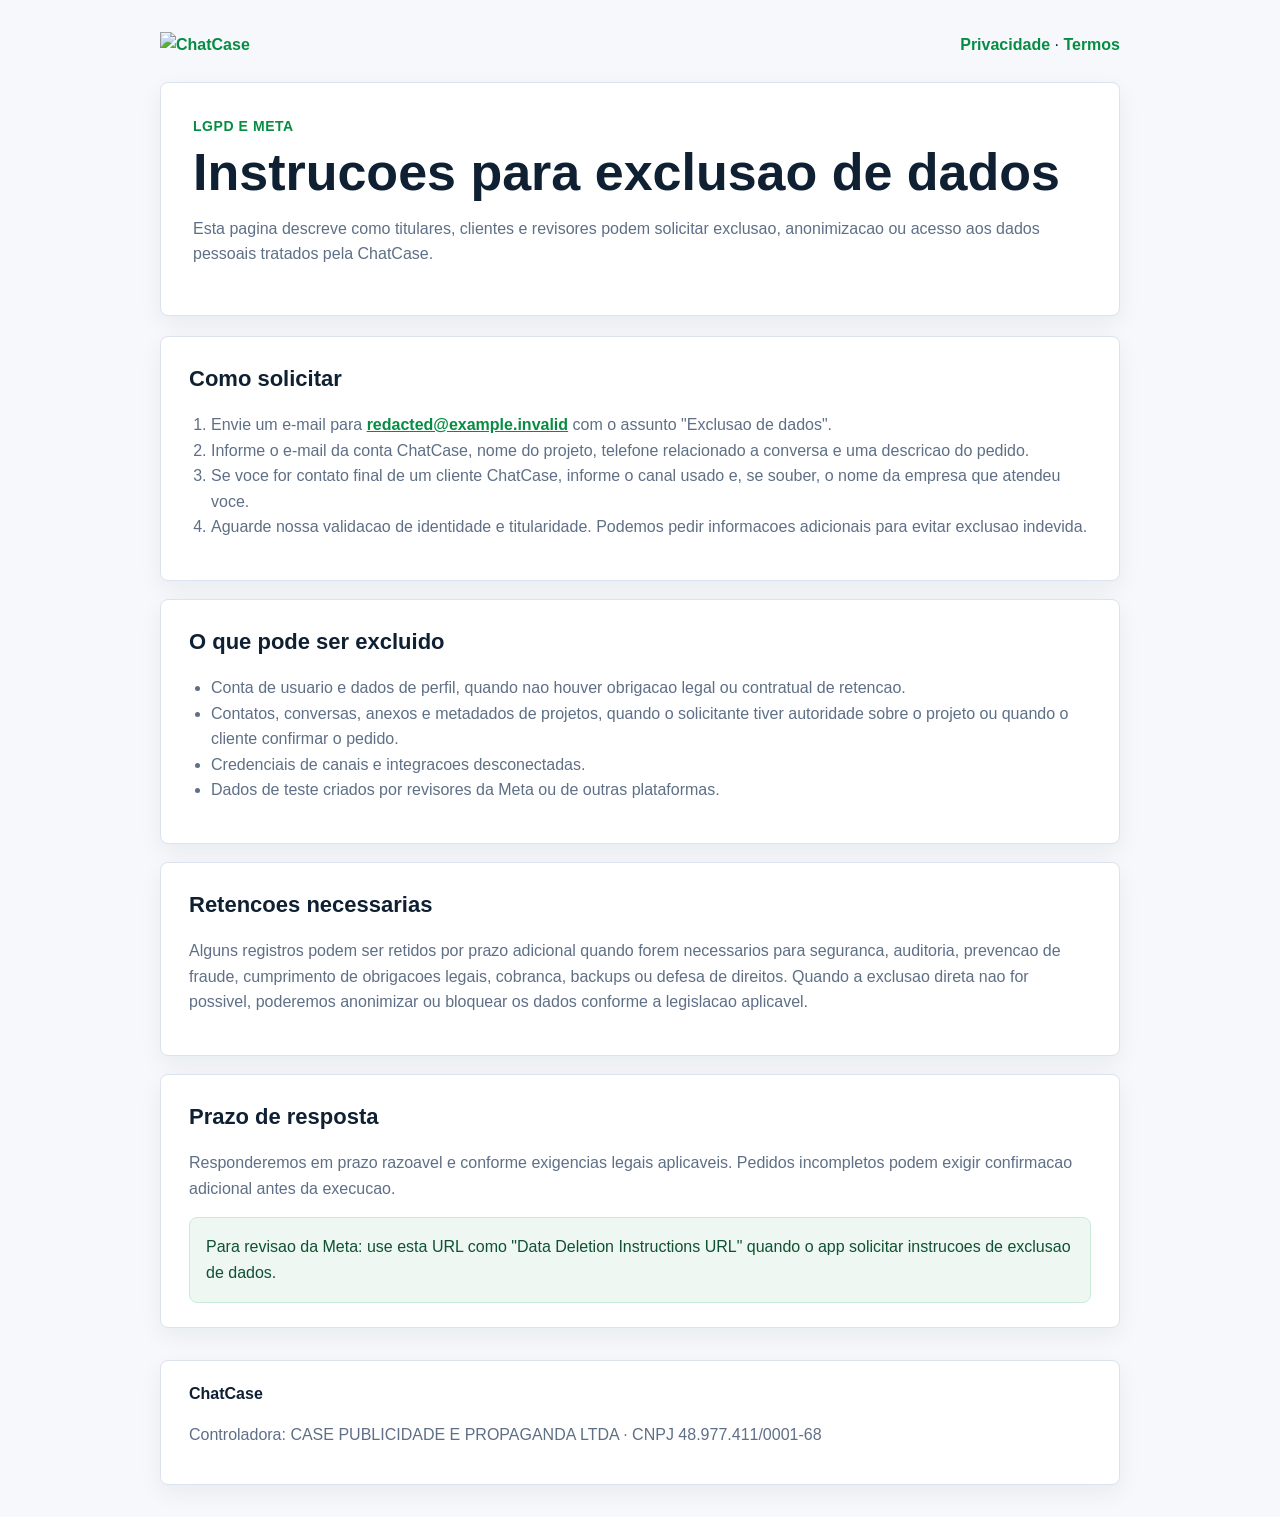
==== public/legal/data-deletion/index.html @ cd0560a7 "chore(deploy): add legal pages and production validation" ====
<!doctype html>
<html lang="pt-BR">
  <head>
    <meta charset="utf-8">
    <meta name="viewport" content="width=device-width, initial-scale=1">
    <title>Exclusao de Dados | ChatCase</title>
    <meta name="description" content="Instrucoes para solicitar exclusao de dados pessoais tratados pela ChatCase.">
    <link rel="canonical" href="https://app.chatcase.com.br/data-deletion">
    <link rel="icon" href="/dashboard/assets/img/logos/favicon.ico">
    <style>
      :root {
        color-scheme: light;
        --bg: #f6f8fb;
        --panel: #ffffff;
        --text: #102033;
        --muted: #5e6f86;
        --line: #dbe3ee;
        --brand: #02d05c;
        --brand-dark: #078d43;
      }

      * {
        box-sizing: border-box;
      }

      body {
        margin: 0;
        background: var(--bg);
        color: var(--text);
        font-family: Arial, Helvetica, sans-serif;
        line-height: 1.6;
      }

      header,
      main,
      footer {
        width: min(960px, calc(100% - 32px));
        margin: 0 auto;
      }

      header {
        padding: 32px 0 20px;
      }

      nav {
        display: flex;
        gap: 16px;
        align-items: center;
        justify-content: space-between;
        padding-bottom: 24px;
      }

      nav img {
        height: 40px;
      }

      nav a {
        color: var(--brand-dark);
        font-weight: 700;
        text-decoration: none;
      }

      .hero,
      section,
      footer {
        background: var(--panel);
        border: 1px solid var(--line);
        border-radius: 8px;
        box-shadow: 0 8px 24px rgba(15, 31, 51, 0.06);
      }

      .hero {
        padding: 32px;
      }

      .eyebrow {
        color: var(--brand-dark);
        font-size: 14px;
        font-weight: 700;
        letter-spacing: 0.04em;
        margin: 0 0 8px;
        text-transform: uppercase;
      }

      h1 {
        font-size: clamp(32px, 6vw, 52px);
        line-height: 1.05;
        margin: 0 0 16px;
      }

      h2 {
        font-size: 22px;
        margin: 0 0 12px;
      }

      p,
      li {
        color: var(--muted);
      }

      strong {
        color: var(--text);
      }

      main {
        display: grid;
        gap: 18px;
        padding: 0 0 32px;
      }

      section {
        padding: 24px 28px;
      }

      ol,
      ul {
        padding-left: 22px;
      }

      .box {
        background: #eef7f2;
        border: 1px solid #c8ecd9;
        border-radius: 8px;
        color: #0f5132;
        padding: 16px;
      }

      footer {
        margin-bottom: 32px;
        padding: 20px 28px;
      }

      footer a,
      section a {
        color: var(--brand-dark);
        font-weight: 700;
      }

      @media (max-width: 640px) {
        nav {
          align-items: flex-start;
          flex-direction: column;
        }

        .hero,
        section,
        footer {
          padding: 22px;
        }
      }
    </style>
  </head>
  <body>
    <header>
      <nav aria-label="Navegacao principal">
        <a href="/dashboard/">
          <img src="/dashboard/assets/img/logos/chatcase-logo.svg" alt="ChatCase">
        </a>
        <div>
          <a href="/privacy">Privacidade</a>
          <span aria-hidden="true"> · </span>
          <a href="/terms">Termos</a>
        </div>
      </nav>
      <div class="hero">
        <p class="eyebrow">LGPD e Meta</p>
        <h1>Instrucoes para exclusao de dados</h1>
        <p>
          Esta pagina descreve como titulares, clientes e revisores podem solicitar exclusao, anonimizacao ou acesso aos dados pessoais tratados
          pela ChatCase.
        </p>
      </div>
    </header>

    <main>
      <section>
        <h2>Como solicitar</h2>
        <ol>
          <li>Envie um e-mail para <a href="mailto:redacted@example.invalid">redacted@example.invalid</a> com o assunto "Exclusao de dados".</li>
          <li>Informe o e-mail da conta ChatCase, nome do projeto, telefone relacionado a conversa e uma descricao do pedido.</li>
          <li>Se voce for contato final de um cliente ChatCase, informe o canal usado e, se souber, o nome da empresa que atendeu voce.</li>
          <li>Aguarde nossa validacao de identidade e titularidade. Podemos pedir informacoes adicionais para evitar exclusao indevida.</li>
        </ol>
      </section>

      <section>
        <h2>O que pode ser excluido</h2>
        <ul>
          <li>Conta de usuario e dados de perfil, quando nao houver obrigacao legal ou contratual de retencao.</li>
          <li>Contatos, conversas, anexos e metadados de projetos, quando o solicitante tiver autoridade sobre o projeto ou quando o cliente confirmar o pedido.</li>
          <li>Credenciais de canais e integracoes desconectadas.</li>
          <li>Dados de teste criados por revisores da Meta ou de outras plataformas.</li>
        </ul>
      </section>

      <section>
        <h2>Retencoes necessarias</h2>
        <p>
          Alguns registros podem ser retidos por prazo adicional quando forem necessarios para seguranca, auditoria, prevencao de fraude, cumprimento
          de obrigacoes legais, cobranca, backups ou defesa de direitos. Quando a exclusao direta nao for possivel, poderemos anonimizar ou bloquear
          os dados conforme a legislacao aplicavel.
        </p>
      </section>

      <section>
        <h2>Prazo de resposta</h2>
        <p>
          Responderemos em prazo razoavel e conforme exigencias legais aplicaveis. Pedidos incompletos podem exigir confirmacao adicional antes da
          execucao.
        </p>
        <div class="box">
          Para revisao da Meta: use esta URL como "Data Deletion Instructions URL" quando o app solicitar instrucoes de exclusao de dados.
        </div>
      </section>
    </main>

    <footer>
      <strong>ChatCase</strong>
      <p>Controladora: CASE PUBLICIDADE E PROPAGANDA LTDA · CNPJ 48.977.411/0001-68</p>
    </footer>
  </body>
</html>
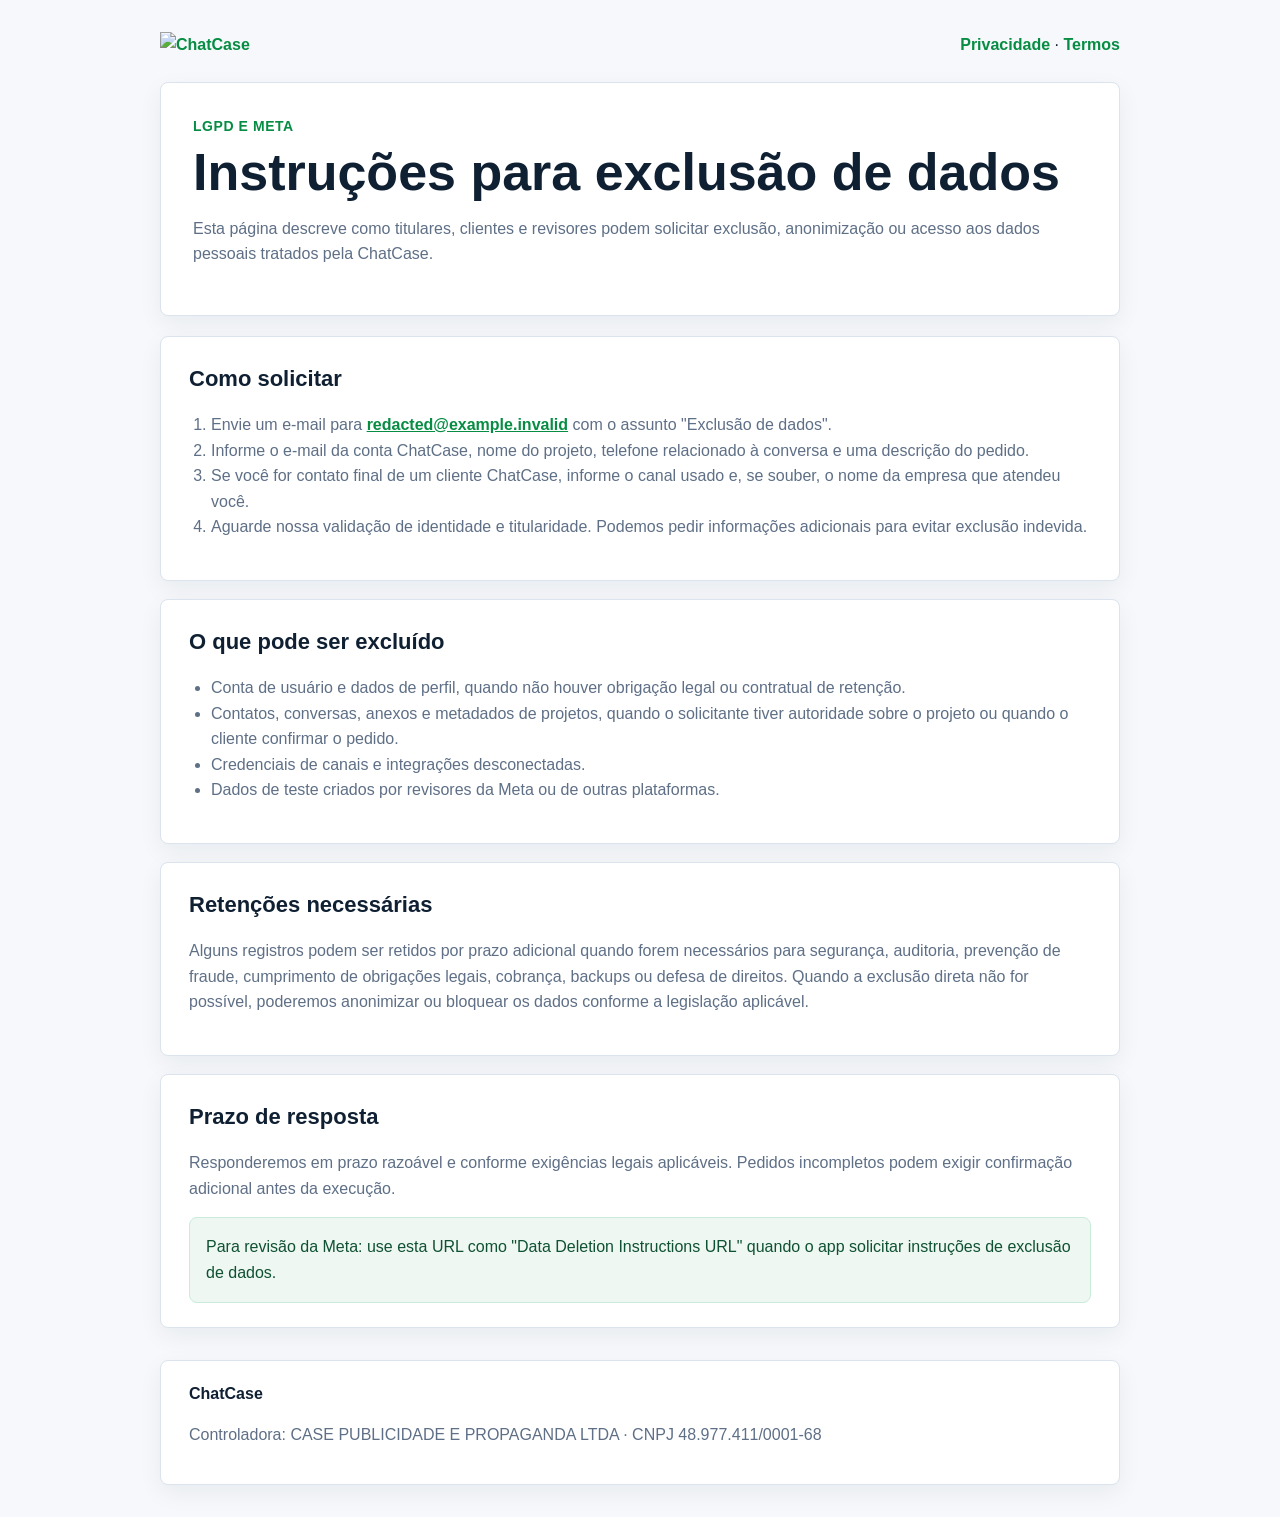
==== commit d25d1e17: "fix: use relative widget URLs in dev compose" ====
--- a/public/legal/data-deletion/index.html
+++ b/public/legal/data-deletion/index.html
@@ -3,8 +3,8 @@
   <head>
     <meta charset="utf-8">
     <meta name="viewport" content="width=device-width, initial-scale=1">
-    <title>Exclusao de Dados | ChatCase</title>
-    <meta name="description" content="Instrucoes para solicitar exclusao de dados pessoais tratados pela ChatCase.">
+    <title>Exclusão de Dados | ChatCase</title>
+    <meta name="description" content="Instruções para solicitar exclusão de dados pessoais tratados pela ChatCase.">
     <link rel="canonical" href="https://app.chatcase.com.br/data-deletion">
     <link rel="icon" href="/dashboard/assets/img/logos/favicon.ico">
     <style>
@@ -152,7 +152,7 @@
   </head>
   <body>
     <header>
-      <nav aria-label="Navegacao principal">
+      <nav aria-label="Navegação principal">
         <a href="/dashboard/">
           <img src="/dashboard/assets/img/logos/chatcase-logo.svg" alt="ChatCase">
         </a>
@@ -164,9 +164,9 @@
       </nav>
       <div class="hero">
         <p class="eyebrow">LGPD e Meta</p>
-        <h1>Instrucoes para exclusao de dados</h1>
+        <h1>Instruções para exclusão de dados</h1>
         <p>
-          Esta pagina descreve como titulares, clientes e revisores podem solicitar exclusao, anonimizacao ou acesso aos dados pessoais tratados
+          Esta página descreve como titulares, clientes e revisores podem solicitar exclusão, anonimização ou acesso aos dados pessoais tratados
           pela ChatCase.
         </p>
       </div>
@@ -176,40 +176,40 @@
       <section>
         <h2>Como solicitar</h2>
         <ol>
-          <li>Envie um e-mail para <a href="mailto:redacted@example.invalid">redacted@example.invalid</a> com o assunto "Exclusao de dados".</li>
-          <li>Informe o e-mail da conta ChatCase, nome do projeto, telefone relacionado a conversa e uma descricao do pedido.</li>
-          <li>Se voce for contato final de um cliente ChatCase, informe o canal usado e, se souber, o nome da empresa que atendeu voce.</li>
-          <li>Aguarde nossa validacao de identidade e titularidade. Podemos pedir informacoes adicionais para evitar exclusao indevida.</li>
+          <li>Envie um e-mail para <a href="mailto:redacted@example.invalid">redacted@example.invalid</a> com o assunto "Exclusão de dados".</li>
+          <li>Informe o e-mail da conta ChatCase, nome do projeto, telefone relacionado à conversa e uma descrição do pedido.</li>
+          <li>Se você for contato final de um cliente ChatCase, informe o canal usado e, se souber, o nome da empresa que atendeu você.</li>
+          <li>Aguarde nossa validação de identidade e titularidade. Podemos pedir informações adicionais para evitar exclusão indevida.</li>
         </ol>
       </section>
 
       <section>
-        <h2>O que pode ser excluido</h2>
+        <h2>O que pode ser excluído</h2>
         <ul>
-          <li>Conta de usuario e dados de perfil, quando nao houver obrigacao legal ou contratual de retencao.</li>
+          <li>Conta de usuário e dados de perfil, quando não houver obrigação legal ou contratual de retenção.</li>
           <li>Contatos, conversas, anexos e metadados de projetos, quando o solicitante tiver autoridade sobre o projeto ou quando o cliente confirmar o pedido.</li>
-          <li>Credenciais de canais e integracoes desconectadas.</li>
+          <li>Credenciais de canais e integrações desconectadas.</li>
           <li>Dados de teste criados por revisores da Meta ou de outras plataformas.</li>
         </ul>
       </section>
 
       <section>
-        <h2>Retencoes necessarias</h2>
+        <h2>Retenções necessárias</h2>
         <p>
-          Alguns registros podem ser retidos por prazo adicional quando forem necessarios para seguranca, auditoria, prevencao de fraude, cumprimento
-          de obrigacoes legais, cobranca, backups ou defesa de direitos. Quando a exclusao direta nao for possivel, poderemos anonimizar ou bloquear
-          os dados conforme a legislacao aplicavel.
+          Alguns registros podem ser retidos por prazo adicional quando forem necessários para segurança, auditoria, prevenção de fraude, cumprimento
+          de obrigações legais, cobrança, backups ou defesa de direitos. Quando a exclusão direta não for possível, poderemos anonimizar ou bloquear
+          os dados conforme a legislação aplicável.
         </p>
       </section>
 
       <section>
         <h2>Prazo de resposta</h2>
         <p>
-          Responderemos em prazo razoavel e conforme exigencias legais aplicaveis. Pedidos incompletos podem exigir confirmacao adicional antes da
-          execucao.
+          Responderemos em prazo razoável e conforme exigências legais aplicáveis. Pedidos incompletos podem exigir confirmação adicional antes da
+          execução.
         </p>
         <div class="box">
-          Para revisao da Meta: use esta URL como "Data Deletion Instructions URL" quando o app solicitar instrucoes de exclusao de dados.
+          Para revisão da Meta: use esta URL como "Data Deletion Instructions URL" quando o app solicitar instruções de exclusão de dados.
         </div>
       </section>
     </main>
